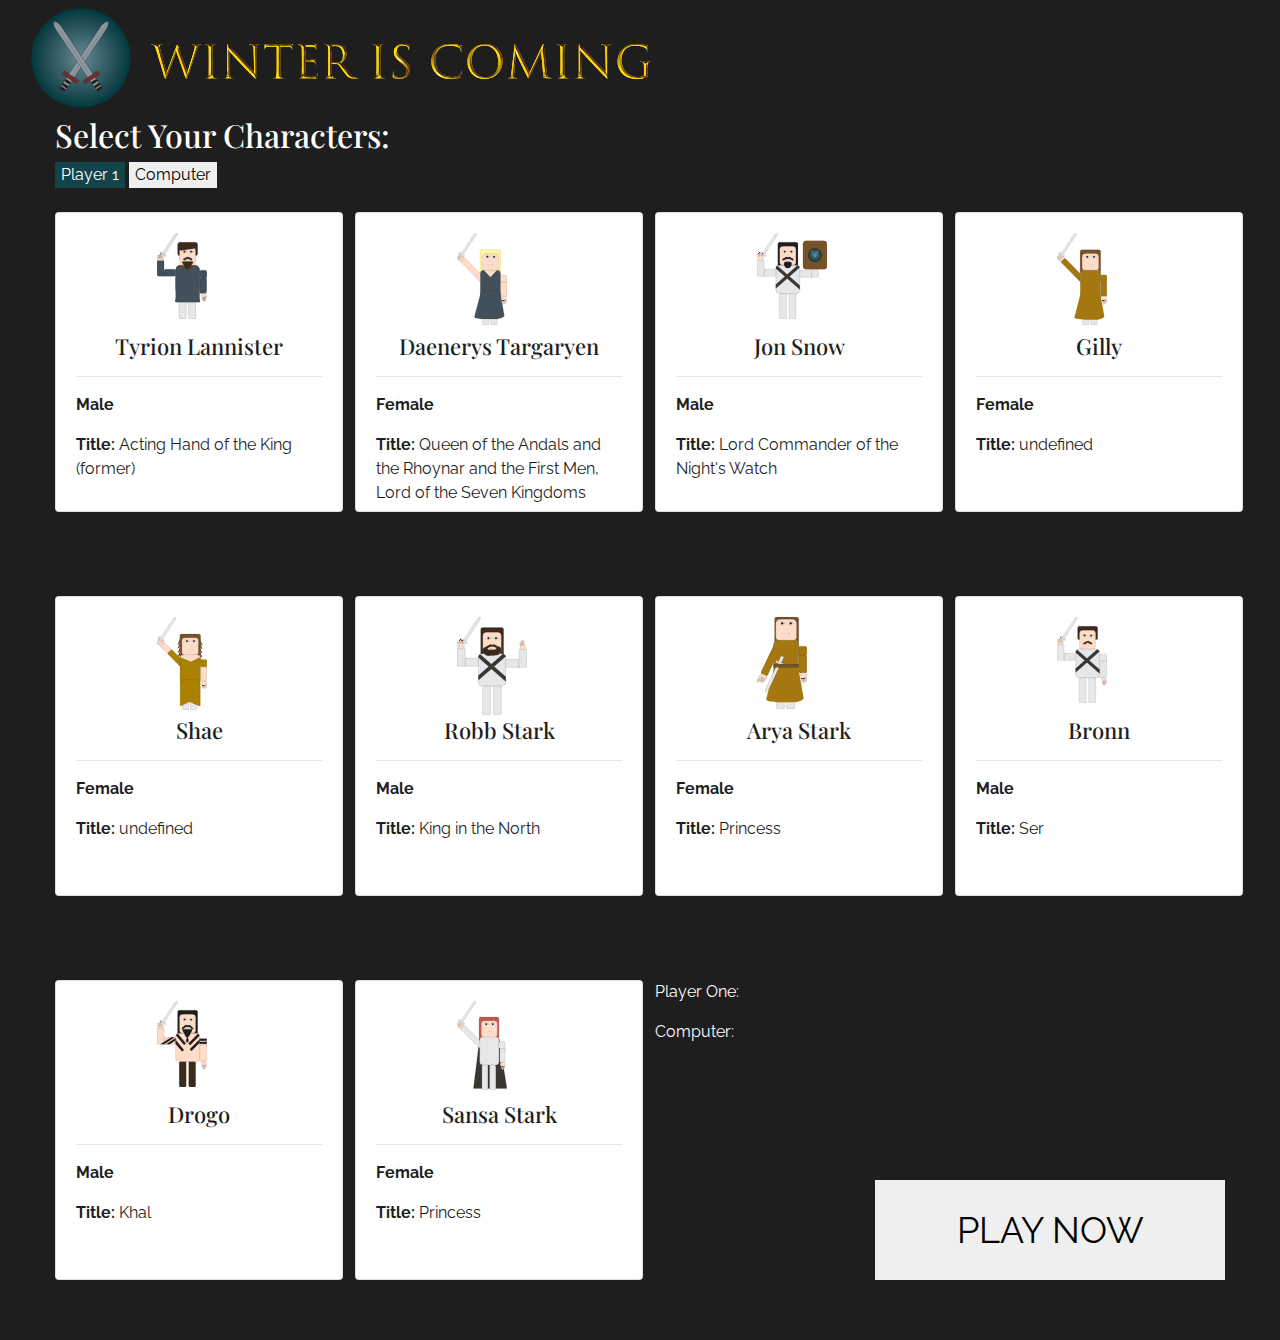
==== index.html @ e7f77e10 "Add fonts. Worked on counter when player have larger number on dice than the squares left to goal" ====
<!DOCTYPE html>
<html lang="en" dir="ltr">
  <head>
    <meta charset="utf-8">
    <meta name="viewport" content="width=device-width, initial-scale=1">
    <link rel="preconnect" href="https://fonts.gstatic.com">
<link href="https://fonts.googleapis.com/css2?family=Playfair+Display&family=Raleway&display=swap" rel="stylesheet">
    <link rel="stylesheet" href="https://stackpath.bootstrapcdn.com/bootstrap/4.4.1/css/bootstrap.min.css">
    <link rel="stylesheet" href="https://maxcdn.bootstrapcdn.com/font-awesome/4.7.0/css/font-awesome.min.css">
    <link rel="stylesheet" href="styles/style.css">
    <title>Game Of Thrones</title>
  </head>
  <body>
    <header>
      <nav class="navbar navbar-mobile">
        <div class="container-fluid">
          <div class="navbar-header">
            <img id="logo2" src="/images/logo2.svg" alt="">
            <h1><img id="logo" src="/images/logo.svg" alt=""> </h1>
          </div>
        </div>
      </nav>
    </header>
    <div class="container-fluid">
      <div class="container">
        <h2>Select Your Characters: </h2>
        <button id="stateOne" type="button" name="button" class="active">Player 1</button>
        <button id="stateTwo" type="button" name="button">Computer</button>
      </div>

      <div class="container">
        <div class="row">
            <div class="col-sm-3 characterCard">
              <div class="card">

              </div>
            </div>
            <div class="col-sm-3 characterCard">
              <div class="card">

              </div>
            </div>
            <div class="col-sm-3 characterCard">
              <div class="card">

              </div>
            </div>
            <div class="col-sm-3 characterCard">
              <div class="card">

              </div>
            </div>
        </div>
        <div class="row">
            <div class="col-sm-3 characterCard">
              <div class="card">

              </div>
            </div>
            <div class="col-sm-3 characterCard">
              <div class="card">

              </div>
            </div>
            <div class="col-sm-3 characterCard">
              <div class="card">

              </div>
            </div>
            <div class="col-sm-3 characterCard">
              <div class="card">

              </div>
            </div>
        </div>
        <div class="row">
            <div class="col-sm-3 characterCard">
              <div class="card">

              </div>
            </div>
            <div class="col-sm-3 characterCard">
              <div class="card">

              </div>
            </div>
            <div class="col-sm-6 characterCard">
              <div class="playNow">
                <p>Player One: <span id="choiceOne"></span></p>
                <p>Computer: <span id="choiceTwo"></span></p>
                <a href="boardgame.html"><button id="playButton">PLAY NOW</button></a>
              </div>
        </div>
      </div>
    </div>
  <script src="js/script.js"></script>
  </body>
</html>
---- styles/style.css ----
nav {
  background: #1e1e1e; }

html {
  background: #1e1e1e; }

body {
  background: #1e1e1e; }

h1, h2, h3, h4, h5 {
  font-family: 'Playfair Display', serif; }

h1 {
  color: white; }

h2 {
  color: #fdfdfd;
  font-family: 'Playfair Display', serif; }

h4 {
  color: #fdfdfd; }

h5 {
  position: absolute;
  top: 30%;
  left: 15%;
  z-index: 0;
  color: #fdfdfd; }

p {
  font-family: 'Raleway', sans-serif; }

button {
  font-family: 'Raleway', sans-serif; }

.row {
  width: 1200px; }

.navbar-header {
  display: grid;
  width: 800px;
  grid-template-columns: 10% 90%; }

#logo {
  width: 500px;
  margin-left: 40px;
  margin-top: 5%; }

#logo2 {
  width: 100px; }

.card-font {
  font-size: 22px;
  text-align: center;
  font-family: 'Playfair Display', serif; }

img {
  width: 250px; }

.card {
  color: #1e1e1e;
  width: 18rem;
  position: relative;
  height: 300px; }

.cardChosen {
  background: green;
  opacity: 0.5; }

.card-title {
  margin-bottom: 5%; }

.characterCard {
  margin-top: 2%;
  margin-bottom: 5%; }

.cardChosen {
  background: green;
  opacity: 0.5; }

.card:hover {
  cursor: pointer;
  background: #124449;
  opacity: 0.7;
  color: #fdfdfd;
  transition: 0.3s; }

.characters {
  width: 50px;
  margin-left: 33%; }

.third {
  width: 70px; }

.sixt {
  width: 70px; }

.imageBox {
  width: 100%;
  height: 100px; }

.container {
  max-width: 1200px; }

.playNow {
  position: relative;
  color: #fdfdfd; }

#playButton {
  position: absolute;
  right: 0;
  top: 200px;
  width: 350px;
  height: 100px;
  border: none;
  font-size: 36px; }

#playButton:hover {
  cursor: pointer;
  background: #124449;
  color: #fdfdfd; }

button#stateOne {
  border: none; }

button#stateTwo {
  border: none; }

.unactive {
  background: grey;
  color: white; }

.active {
  background: #124449;
  color: white;
  border: none; }

/* WIN PAGE */
.contgratulations {
  width: 100%;
  height: 600px;
  background: #124449;
  position: relative; }

#animatedPokal {
  width: 250px;
  height: 250px;
  position: absolute;
  top: 25%; }

.winH1 {
  text-align: center; }

#border {
  border: 4px solid grey;
  padding-bottom: 20px;
  background: #1e1e1e; }

@media only screen and (max-width: 480px) {
  .navbar-header {
    max-width: 480px;
    width: 100%;
    grid-template-columns: 100%;
    grid-template-rows: 100px 100px; }

  #logo {
    width: 100%;
    margin-left: 0; }

  #logo2 {
    margin: 0 auto;
    margin-top: 5%; }

  .container {
    max-width: 480px; }

  .container h2 {
    margin: 0 auto; }

  .row {
    max-width: 480px;
    width: 100%; }

  #playButton {
    left: 0;
    width: 300px;
    top: 120px;
    margin-bottom: 20px; } }

/*# sourceMappingURL=style.css.map */
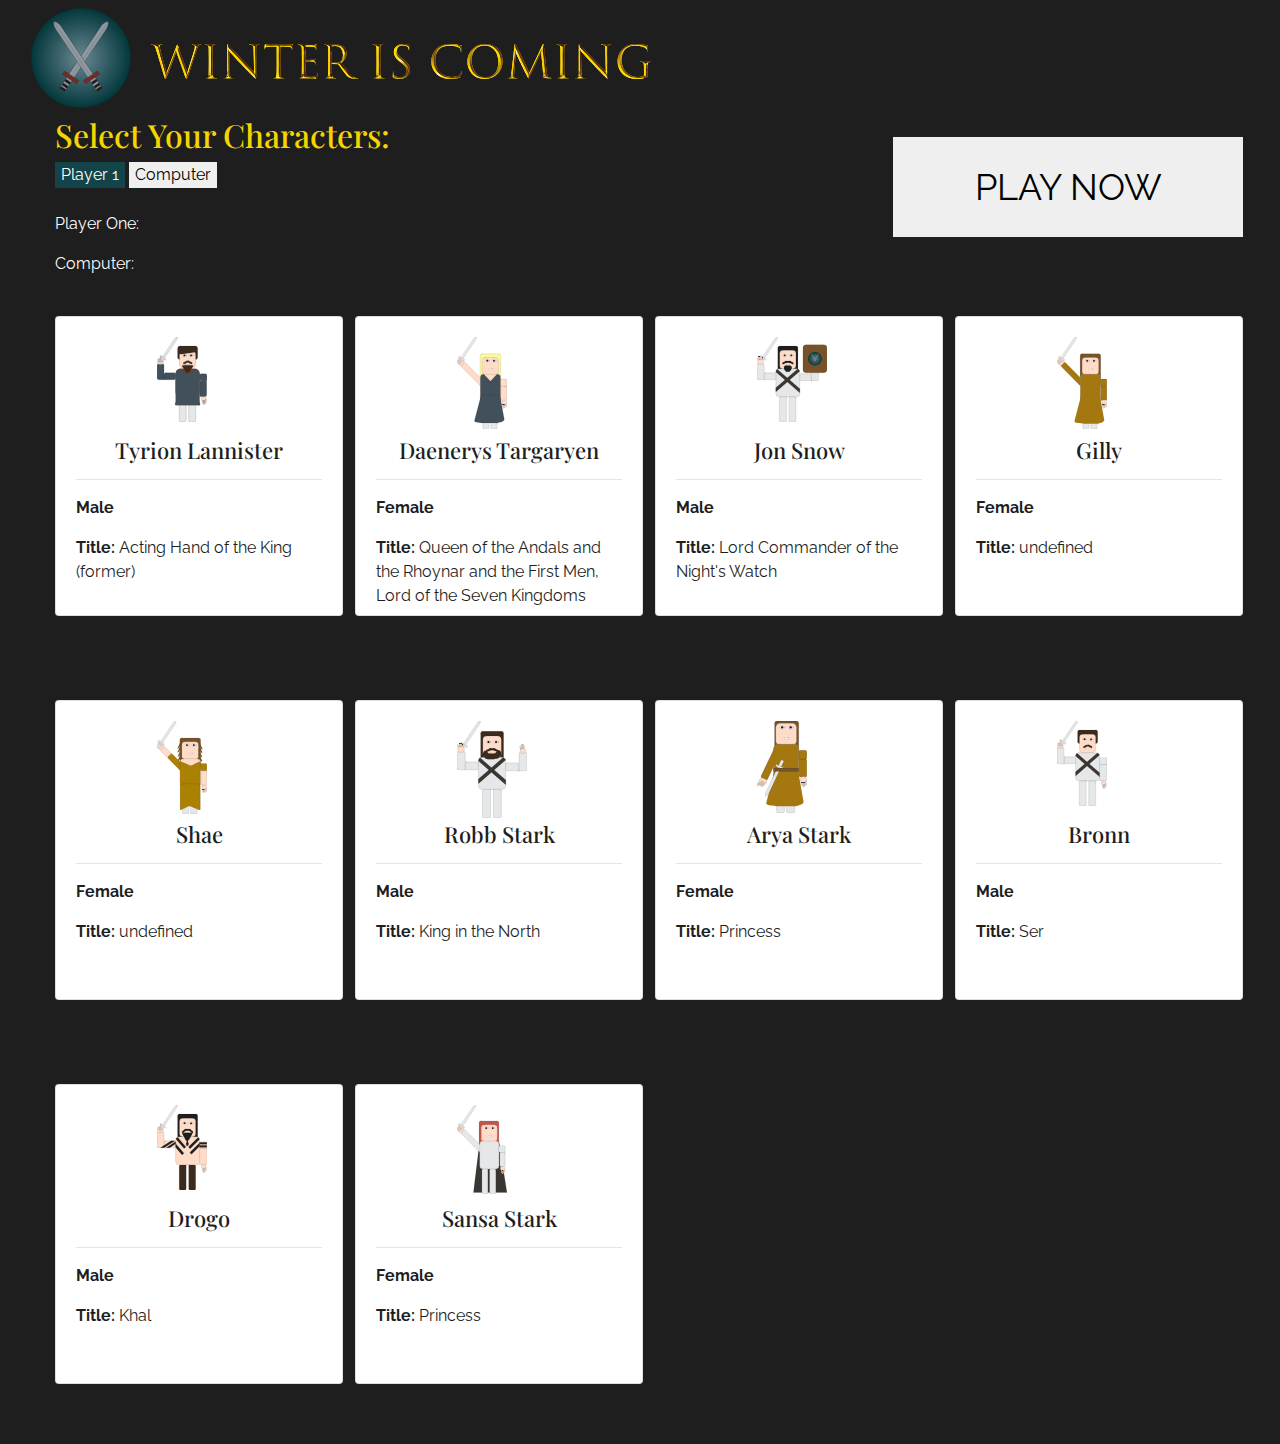
==== commit 389989c9: "Moved player choice text and play button position." ====
--- a/index.html
+++ b/index.html
@@ -21,6 +21,10 @@
         </div>
       </nav>
     </header>
+    <div class="alert">
+      <span id="alertX">X</span>
+      <h4>Please Choose Two Players!</h4>
+    </div>
     <div class="container-fluid">
       <div class="container">
         <h2>Select Your Characters: </h2>
@@ -28,7 +32,14 @@
         <button id="stateTwo" type="button" name="button">Computer</button>
       </div>
 
+
+
       <div class="container">
+        <div class="playNow">
+          <p>Player One: <span id="choiceOne"></span></p>
+          <p>Computer: <span id="choiceTwo"></span></p>
+          <button id="playButton">PLAY NOW</button>
+        </div>
         <div class="row">
             <div class="col-sm-3 characterCard">
               <div class="card">
@@ -85,14 +96,9 @@
               </div>
             </div>
             <div class="col-sm-6 characterCard">
-              <div class="playNow">
-                <p>Player One: <span id="choiceOne"></span></p>
-                <p>Computer: <span id="choiceTwo"></span></p>
-                <a href="boardgame.html"><button id="playButton">PLAY NOW</button></a>
-              </div>
+            </div>
+          </div>
         </div>
-      </div>
-    </div>
-  <script src="js/script.js"></script>
-  </body>
+        <script src="js/script.js"></script>
+      </body>
 </html>
--- a/styles/style.css
+++ b/styles/style.css
@@ -14,7 +14,7 @@
   color: white; }
 
 h2 {
-  color: #fdfdfd;
+  color: #f4d501;
   font-family: 'Playfair Display', serif; }
 
 h4 {
@@ -75,8 +75,9 @@
   margin-bottom: 5%; }
 
 .cardChosen {
-  background: green;
-  opacity: 0.5; }
+  background: #124449;
+  opacity: 0.7;
+  color: #fdfdfd; }
 
 .card:hover {
   cursor: pointer;
@@ -85,6 +86,31 @@
   color: #fdfdfd;
   transition: 0.3s; }
 
+.alert {
+  position: relative;
+  display: none;
+  background: #124449;
+  width: 350px;
+  height: 150px;
+  position: absolute;
+  z-index: 200;
+  left: 40%;
+  top: 55%; }
+
+div.alert h4 {
+  margin-top: 13%; }
+
+#alertX {
+  position: absolute;
+  right: 10px;
+  top: 2px;
+  font-size: 20px;
+  font-weight: bold;
+  color: #fdfdfd; }
+
+#alertX:hover {
+  cursor: pointer; }
+
 .characters {
   width: 50px;
   margin-left: 33%; }
@@ -104,12 +130,17 @@
 
 .playNow {
   position: relative;
+  color: #fdfdfd;
+  margin-top: 2%;
+  margin-left: 0; }
+
+.playButtonContainer {
   color: #fdfdfd; }
 
 #playButton {
   position: absolute;
-  right: 0;
-  top: 200px;
+  right: -18px;
+  top: -75px;
   width: 350px;
   height: 100px;
   border: none;
@@ -143,18 +174,36 @@
   position: relative; }
 
 #animatedPokal {
-  width: 250px;
-  height: 250px;
+  width: 350px;
+  height: 350px;
   position: absolute;
   top: 25%; }
 
+#congratAnim {
+  color: #fdfdfd; }
+
 .winH1 {
-  text-align: center; }
+  text-align: center;
+  color: #f4d501; }
 
 #border {
   border: 4px solid grey;
   padding-bottom: 20px;
   background: #1e1e1e; }
+
+.restartButton {
+  position: absolute;
+  right: 10px;
+  bottom: 10px;
+  width: 150px;
+  height: 60px;
+  border: none;
+  font-size: 36px; }
+
+.restartButton:hover {
+  cursor: pointer;
+  background: #124449;
+  color: #fdfdfd; }
 
 @media only screen and (max-width: 480px) {
   .navbar-header {
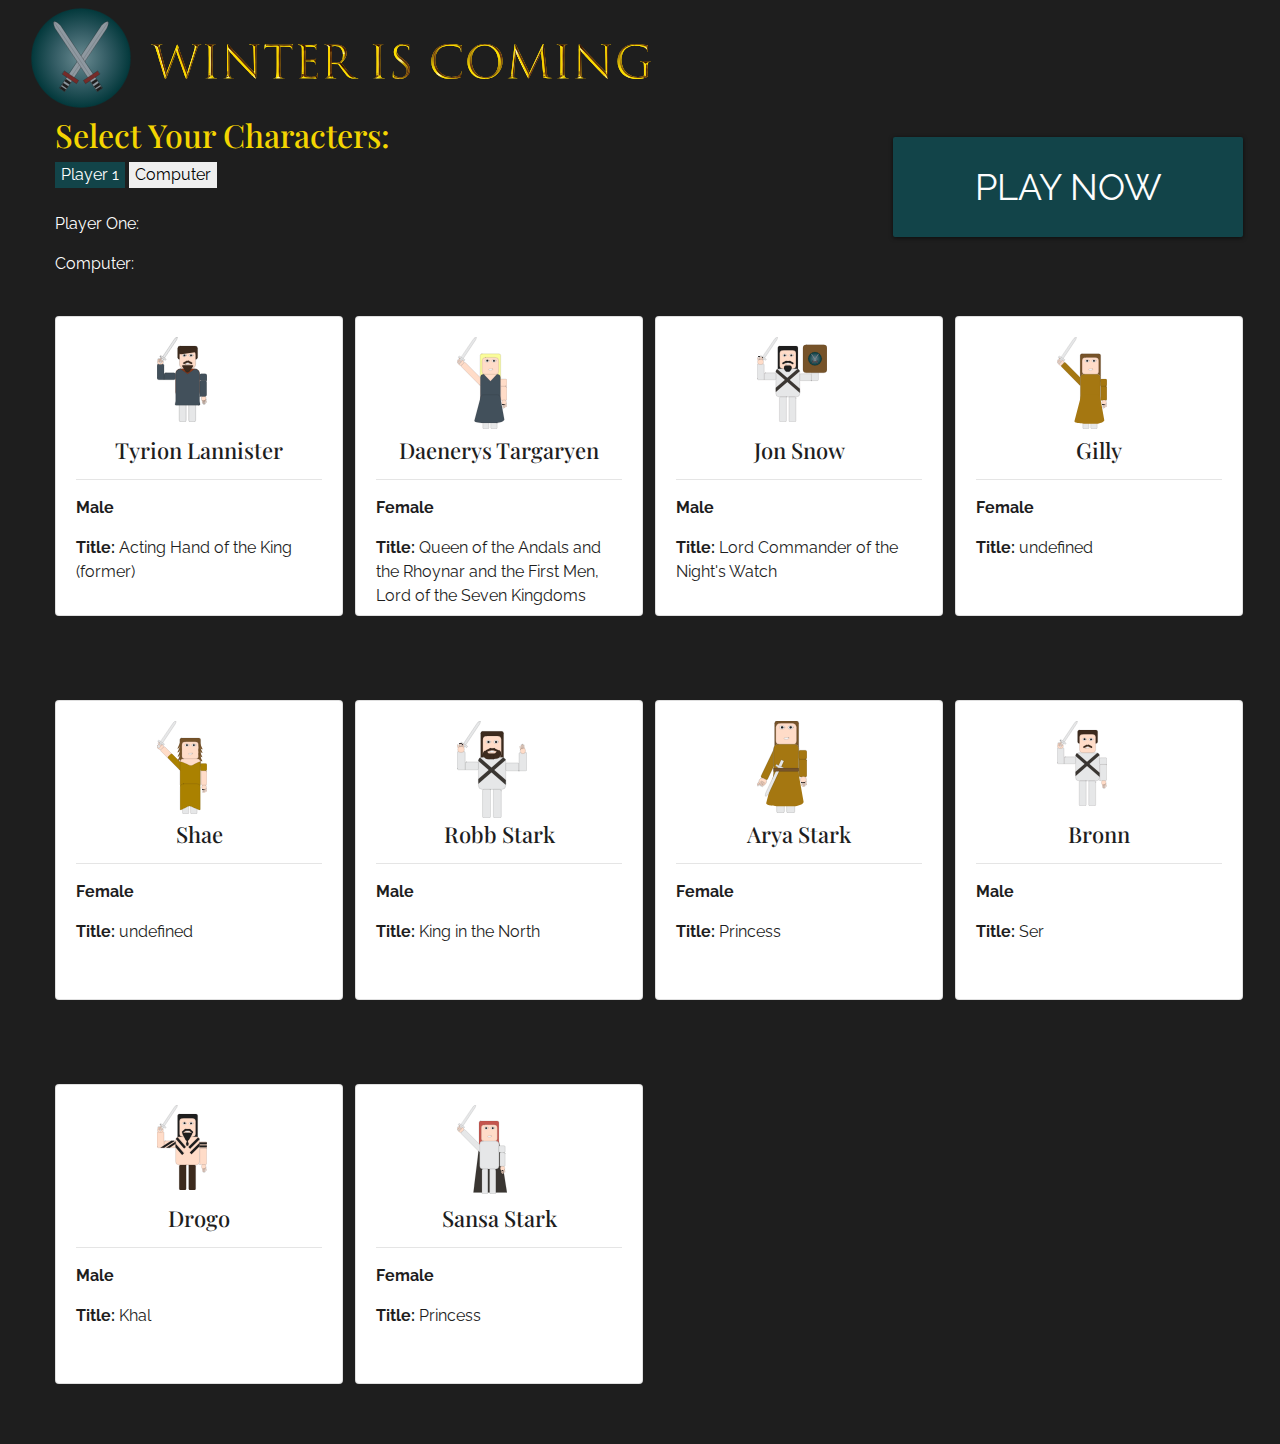
==== commit 2bc1e8da: "Improve responsiveness" ====
--- a/index.html
+++ b/index.html
@@ -42,12 +42,12 @@
         </div>
         <div class="row">
             <div class="col-sm-3 characterCard">
-              <div class="card">
+              <div class="card" id="cardFocus">
 
               </div>
             </div>
             <div class="col-sm-3 characterCard">
-              <div class="card">
+              <div class="card" id="cardFocus2">
 
               </div>
             </div>
--- a/styles/style.css
+++ b/styles/style.css
@@ -63,10 +63,6 @@
   position: relative;
   height: 300px; }
 
-.cardChosen {
-  background: green;
-  opacity: 0.5; }
-
 .card-title {
   margin-bottom: 5%; }
 
@@ -144,12 +140,15 @@
   width: 350px;
   height: 100px;
   border: none;
-  font-size: 36px; }
+  font-size: 36px;
+  border-radius: 2px;
+  box-shadow: 0 1px 4px rgba(0, 0, 0, 0.6);
+  background: #124449;
+  color: #fdfdfd; }
 
 #playButton:hover {
   cursor: pointer;
-  background: #124449;
-  color: #fdfdfd; }
+  background: #113338; }
 
 button#stateOne {
   border: none; }
@@ -180,11 +179,12 @@
   top: 25%; }
 
 #congratAnim {
-  color: #fdfdfd; }
+  color: #fdfdfd;
+  font-family: 'Raleway', sans-serif; }
 
 .winH1 {
   text-align: center;
-  color: #f4d501; }
+  color: "#f4d501"; }
 
 #border {
   border: 4px solid grey;
@@ -198,13 +198,25 @@
   width: 150px;
   height: 60px;
   border: none;
-  font-size: 36px; }
+  font-size: 36px;
+  border-radius: 2px;
+  box-shadow: 0 1px 4px rgba(0, 0, 0, 0.6);
+  background: #fdfdfd;
+  color: #1e1e1e; }
 
 .restartButton:hover {
   cursor: pointer;
-  background: #124449;
-  color: #fdfdfd; }
-
+  background: #1e1e1e;
+  color: #fdfdfd; }
+
+@media only screen and (max-width: 1200px) {
+  .background {
+    padding-top: 2%;
+    padding-bottom: 2%;
+    background-image: url("/../images/background1.jpg");
+    background-repeat: no-repeat;
+    background-size: cover;
+    border: 4px solid grey; } }
 @media only screen and (max-width: 480px) {
   .navbar-header {
     max-width: 480px;
@@ -230,10 +242,18 @@
     max-width: 480px;
     width: 100%; }
 
+  .playNow {
+    margin-top: 10px;
+    margin-bottom: 190px; }
+
   #playButton {
     left: 0;
     width: 300px;
-    top: 120px;
-    margin-bottom: 20px; } }
+    top: 90px;
+    margin-bottom: 10px; }
+
+  .alert {
+    width: 320px;
+    left: 5%; } }
 
 /*# sourceMappingURL=style.css.map */
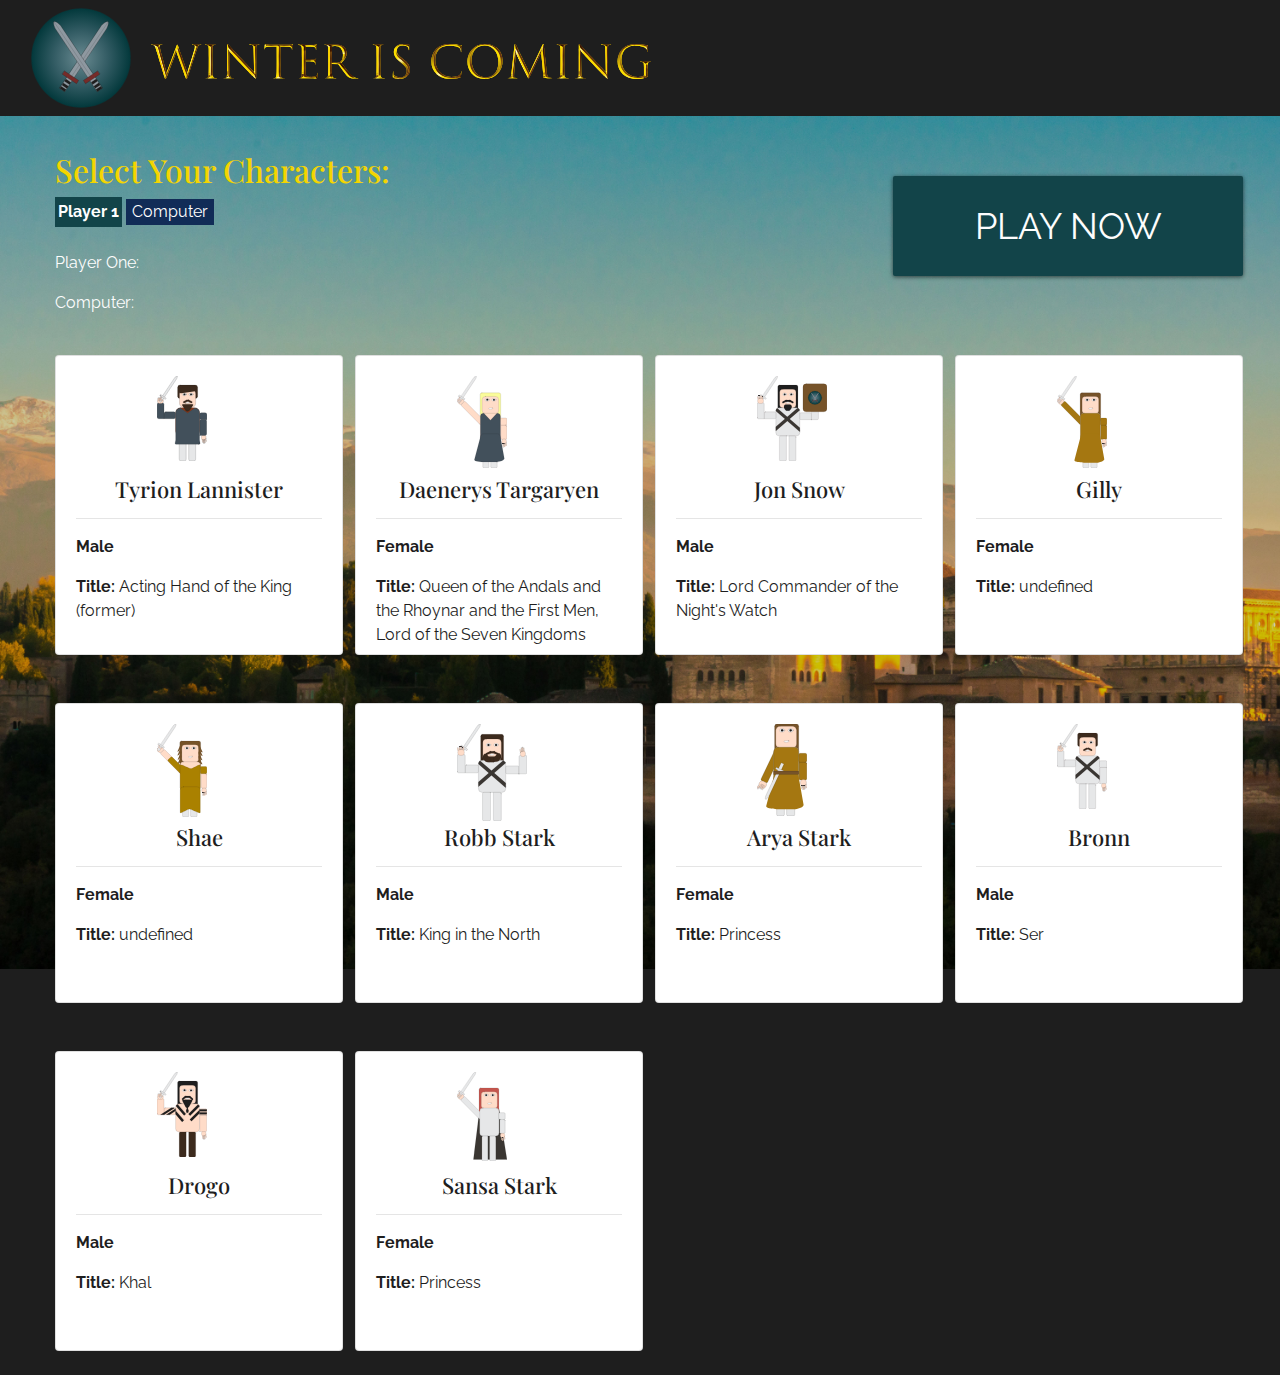
==== commit 4b323fdf: "Add backgrounds and cleaned up code" ====
--- a/index.html
+++ b/index.html
@@ -4,7 +4,7 @@
     <meta charset="utf-8">
     <meta name="viewport" content="width=device-width, initial-scale=1">
     <link rel="preconnect" href="https://fonts.gstatic.com">
-<link href="https://fonts.googleapis.com/css2?family=Playfair+Display&family=Raleway&display=swap" rel="stylesheet">
+    <link href="https://fonts.googleapis.com/css2?family=Playfair+Display&family=Raleway&display=swap" rel="stylesheet">
     <link rel="stylesheet" href="https://stackpath.bootstrapcdn.com/bootstrap/4.4.1/css/bootstrap.min.css">
     <link rel="stylesheet" href="https://maxcdn.bootstrapcdn.com/font-awesome/4.7.0/css/font-awesome.min.css">
     <link rel="stylesheet" href="styles/style.css">
@@ -25,7 +25,7 @@
       <span id="alertX">X</span>
       <h4>Please Choose Two Players!</h4>
     </div>
-    <div class="container-fluid">
+    <div class="container-fluid" id="playerContainer">
       <div class="container">
         <h2>Select Your Characters: </h2>
         <button id="stateOne" type="button" name="button" class="active">Player 1</button>
--- a/styles/style.css
+++ b/styles/style.css
@@ -1,6 +1,10 @@
 nav {
   background: #1e1e1e; }
 
+/* Colors
+Yellow: #f4d501
+Dark Cyan: #124449
+*/
 html {
   background: #1e1e1e; }
 
@@ -48,6 +52,12 @@
 
 #logo2 {
   width: 100px; }
+
+#choiceOne {
+  font-weight: bold; }
+
+#choiceTwo {
+  font-weight: bold; }
 
 .card-font {
   font-size: 22px;
@@ -68,17 +78,22 @@
 
 .characterCard {
   margin-top: 2%;
-  margin-bottom: 5%; }
+  margin-bottom: 2%; }
 
 .cardChosen {
   background: #124449;
-  opacity: 0.7;
+  opacity: 1;
+  color: #fdfdfd; }
+
+.cardChosen2 {
+  background: #112C57;
+  opacity: 1;
   color: #fdfdfd; }
 
 .card:hover {
   cursor: pointer;
-  background: #124449;
-  opacity: 0.7;
+  background: #115736;
+  opacity: 1;
   color: #fdfdfd;
   transition: 0.3s; }
 
@@ -123,6 +138,14 @@
 
 .container {
   max-width: 1200px; }
+
+.container h2 {
+  padding-top: 3%; }
+
+#playerContainer {
+  background-image: url("../images/background340.jpg");
+  background-size: contain;
+  background-repeat: no-repeat; }
 
 .playNow {
   position: relative;
@@ -151,24 +174,30 @@
   background: #113338; }
 
 button#stateOne {
-  border: none; }
+  border: none;
+  background: #124449;
+  color: white; }
 
 button#stateTwo {
-  border: none; }
+  border: none;
+  background: #112C57;
+  color: white; }
+
+button#stateOne:hover, button#stateTwo:hover {
+  opacity: 0.7; }
 
 .unactive {
   background: grey;
   color: white; }
 
 .active {
-  background: #124449;
-  color: white;
-  border: none; }
+  font-weight: bold;
+  padding: 3px; }
 
 /* WIN PAGE */
 .contgratulations {
   width: 100%;
-  height: 600px;
+  height: 500px;
   background: #124449;
   position: relative; }
 
@@ -180,11 +209,12 @@
 
 #congratAnim {
   color: #fdfdfd;
+  text-align: center;
   font-family: 'Raleway', sans-serif; }
 
-.winH1 {
+h1.winH1 {
   text-align: center;
-  color: "#f4d501"; }
+  color: #f4d501; }
 
 #border {
   border: 4px solid grey;
@@ -209,15 +239,51 @@
   background: #1e1e1e;
   color: #fdfdfd; }
 
-@media only screen and (max-width: 1200px) {
-  .background {
-    padding-top: 2%;
-    padding-bottom: 2%;
-    background-image: url("/../images/background1.jpg");
-    background-repeat: no-repeat;
-    background-size: cover;
-    border: 4px solid grey; } }
+@media only screen and (max-width: 768px) {
+  body {
+    max-width: 768px; }
+
+  header {
+    margin-bottom: 5%; }
+
+  .row {
+    max-width: 768px;
+    width: 100%;
+    align-self: center;
+    justify-content: center; }
+
+  .container h2 {
+    margin: 0 auto; }
+
+  div.container-fluid .container:first-of-type {
+    margin-left: 5%; }
+
+  .col-sm-3 {
+    max-width: 60%; }
+
+  .playNow {
+    margin-top: 5%;
+    margin-bottom: 120px; }
+
+  .playNow p {
+    margin-left: 5%; }
+
+  #playButton {
+    left: 0;
+    width: 288px;
+    height: 70px;
+    margin-left: 5%;
+    top: 90px;
+    margin-bottom: 10px; } }
 @media only screen and (max-width: 480px) {
+  body {
+    max-width: 480px; }
+
+  .row {
+    align-self: baseline;
+    justify-content: flex-start;
+    margin-left: 0; }
+
   .navbar-header {
     max-width: 480px;
     width: 100%;
@@ -236,21 +302,28 @@
     max-width: 480px; }
 
   .container h2 {
-    margin: 0 auto; }
+    margin: 0 auto;
+    font-size: 1.6em;
+    margin-bottom: 5%; }
 
   .row {
     max-width: 480px;
     width: 100%; }
 
   .playNow {
-    margin-top: 10px;
-    margin-bottom: 190px; }
+    margin-bottom: 120px; }
+
+  .playNow p {
+    margin-bottom: 1%; }
 
   #playButton {
     left: 0;
-    width: 300px;
+    width: 288px;
+    height: 50px;
+    margin-left: 5%;
     top: 90px;
-    margin-bottom: 10px; }
+    margin-bottom: 10px;
+    font-size: 1.6em; }
 
   .alert {
     width: 320px;
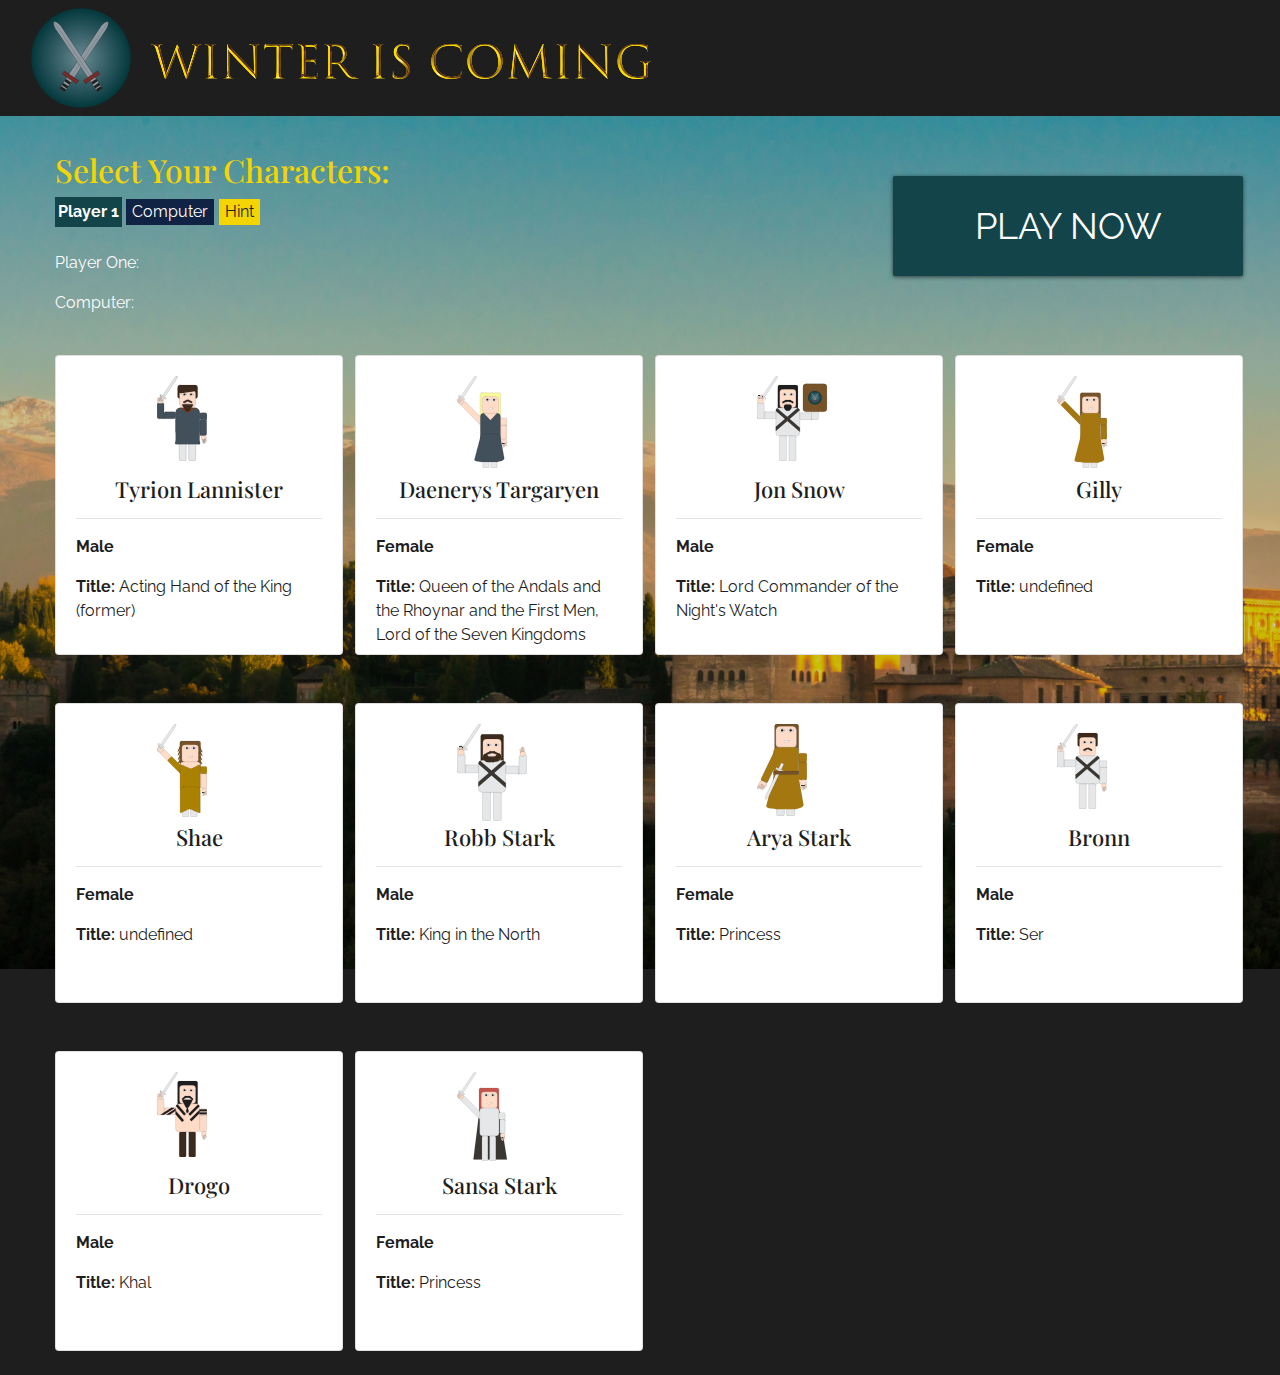
==== commit c0d35e4e: "Add hint button with a pop-up box with instructions" ====
--- a/index.html
+++ b/index.html
@@ -30,9 +30,12 @@
         <h2>Select Your Characters: </h2>
         <button id="stateOne" type="button" name="button" class="active">Player 1</button>
         <button id="stateTwo" type="button" name="button">Computer</button>
+        <button id="hintButton">Hint</button>
+        <div id="choiceInfo">
+          <span id="infoX">X</span>
+          <p>Click the "Player1" button to choose token for player one. And "Computer" button to choose the computers token.</p>
+        </div>
       </div>
-
-
 
       <div class="container">
         <div class="playNow">
--- a/styles/style.css
+++ b/styles/style.css
@@ -86,13 +86,13 @@
   color: #fdfdfd; }
 
 .cardChosen2 {
-  background: #112C57;
+  background: #112345;
   opacity: 1;
   color: #fdfdfd; }
 
 .card:hover {
   cursor: pointer;
-  background: #115736;
+  background: #11452F;
   opacity: 1;
   color: #fdfdfd;
   transition: 0.3s; }
@@ -120,6 +120,17 @@
   color: #fdfdfd; }
 
 #alertX:hover {
+  cursor: pointer; }
+
+#infoX {
+  position: absolute;
+  right: 10px;
+  top: 2px;
+  font-size: 20px;
+  font-weight: bold;
+  color: #fdfdfd; }
+
+#infoX:hover {
   cursor: pointer; }
 
 .characters {
@@ -176,14 +187,25 @@
 button#stateOne {
   border: none;
   background: #124449;
-  color: white; }
+  color: white;
+  font-family: 'Raleway', sans-serif; }
 
 button#stateTwo {
   border: none;
-  background: #112C57;
-  color: white; }
+  background: #112345;
+  color: white;
+  font-family: 'Raleway', sans-serif; }
 
 button#stateOne:hover, button#stateTwo:hover {
+  opacity: 0.7; }
+
+#hintButton {
+  border: none;
+  color: #1e1e1e;
+  background: #f4d501;
+  font-family: 'Raleway', sans-serif; }
+
+#hintButton:hover {
   opacity: 0.7; }
 
 .unactive {
@@ -193,6 +215,20 @@
 .active {
   font-weight: bold;
   padding: 3px; }
+
+#choiceInfo {
+  position: relative;
+  display: none;
+  background: #124449;
+  color: #fdfdfd;
+  padding: 2%;
+  padding-top: 1.5%;
+  width: 350px;
+  height: 150px;
+  position: absolute;
+  z-index: 200;
+  left: 40%;
+  top: 55%; }
 
 /* WIN PAGE */
 .contgratulations {
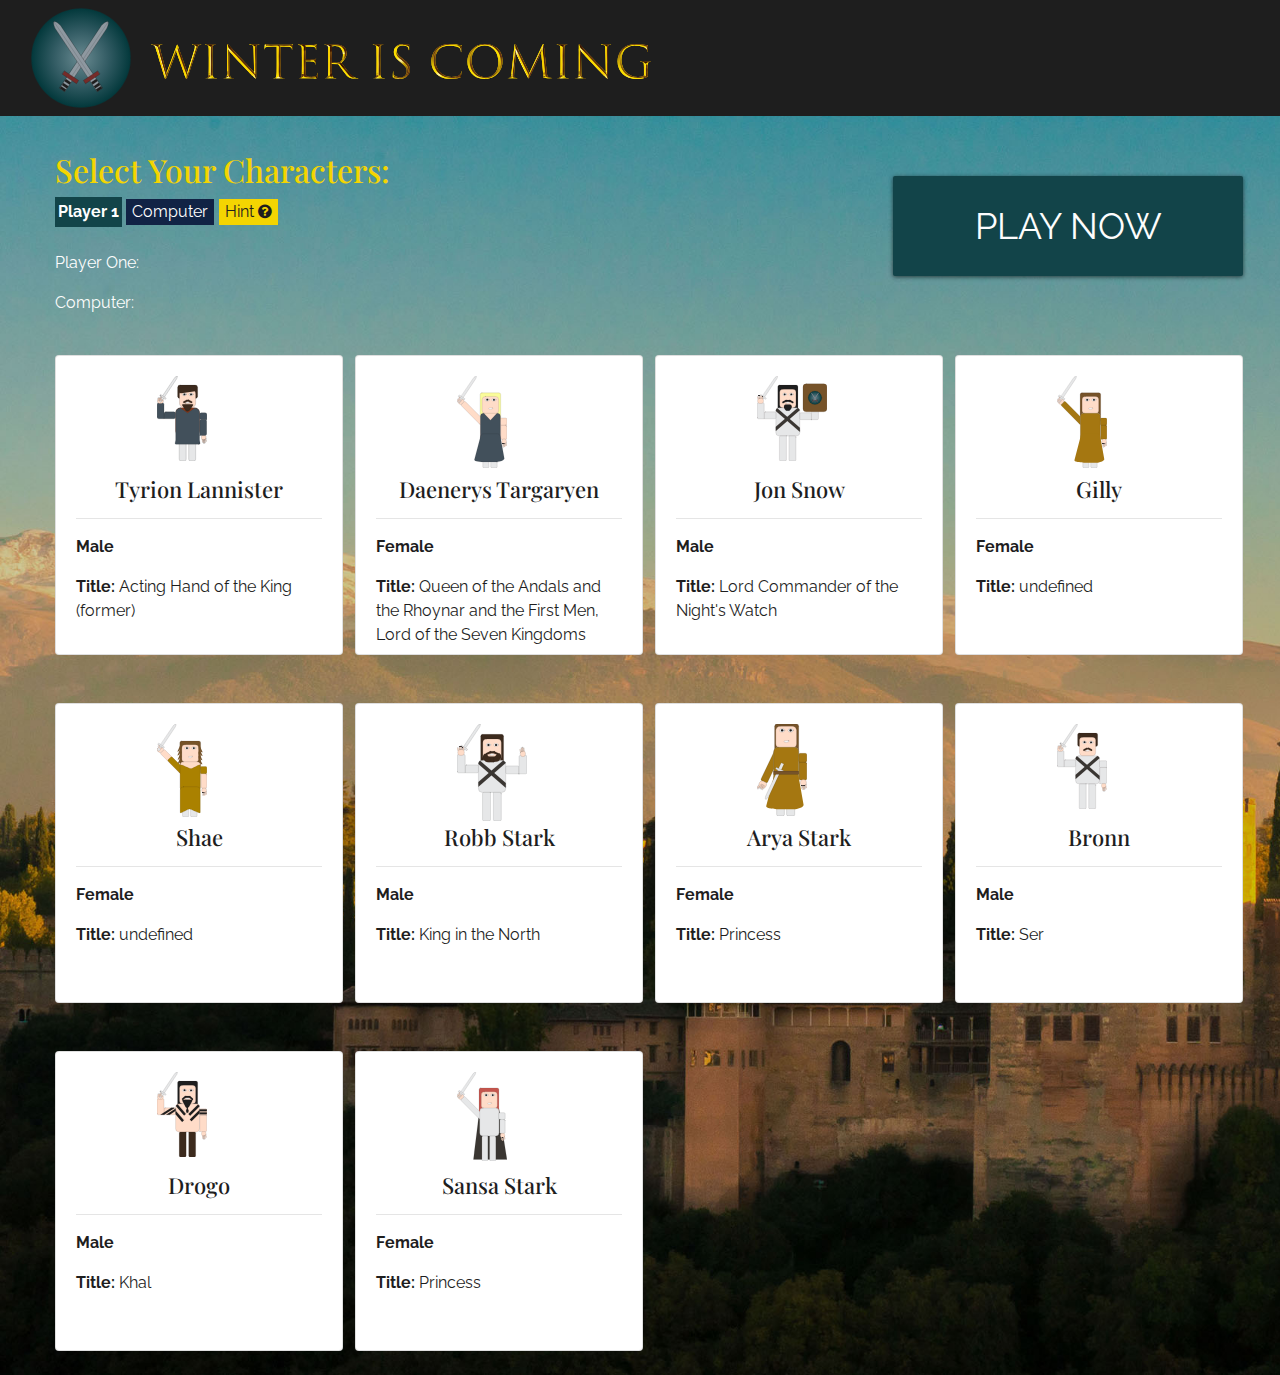
==== commit 8139049b: "Resize background image and add a questionmark icon to "Hint" button" ====
--- a/index.html
+++ b/index.html
@@ -30,7 +30,7 @@
         <h2>Select Your Characters: </h2>
         <button id="stateOne" type="button" name="button" class="active">Player 1</button>
         <button id="stateTwo" type="button" name="button">Computer</button>
-        <button id="hintButton">Hint</button>
+        <button id="hintButton">Hint <i class="fa fa-question-circle"></i></button>
         <div id="choiceInfo">
           <span id="infoX">X</span>
           <p>Click the "Player1" button to choose token for player one. And "Computer" button to choose the computers token.</p>
--- a/styles/style.css
+++ b/styles/style.css
@@ -12,7 +12,11 @@
   background: #1e1e1e; }
 
 h1, h2, h3, h4, h5 {
-  font-family: 'Playfair Display', serif; }
+  font-family: 'Playfair Display', serif;
+  font-size: 32px; }
+
+p {
+  font-size: 16px; }
 
 h1 {
   color: white; }
@@ -155,7 +159,7 @@
 
 #playerContainer {
   background-image: url("../images/background340.jpg");
-  background-size: contain;
+  background-size: cover;
   background-repeat: no-repeat; }
 
 .playNow {
@@ -208,6 +212,13 @@
 #hintButton:hover {
   opacity: 0.7; }
 
+i {
+  font-size: 15px; }
+
+.fa.fa-user {
+  font-size: 40px;
+  position: absolute; }
+
 .unactive {
   background: grey;
   color: white; }
@@ -244,11 +255,13 @@
   top: 25%; }
 
 #congratAnim {
+  font-size: 24px;
   color: #fdfdfd;
   text-align: center;
   font-family: 'Raleway', sans-serif; }
 
-h1.winH1 {
+h2.winH2 {
+  padding-top: 1%;
   text-align: center;
   color: #f4d501; }
 
@@ -310,7 +323,16 @@
     height: 70px;
     margin-left: 5%;
     top: 90px;
-    margin-bottom: 10px; } }
+    margin-bottom: 10px; }
+
+  #choiceInfo {
+    left: 25%; }
+
+  #choiceInfo p {
+    margin-top: 10%; }
+
+  .alert {
+    left: 25%; } }
 @media only screen and (max-width: 480px) {
   body {
     max-width: 480px; }
@@ -361,8 +383,15 @@
     margin-bottom: 10px;
     font-size: 1.6em; }
 
+  #choiceInfo {
+    left: 3.5%;
+    top: 55%; }
+
   .alert {
     width: 320px;
-    left: 5%; } }
+    left: 7%; }
+
+  div.alert h4 {
+    text-align: center; } }
 
 /*# sourceMappingURL=style.css.map */
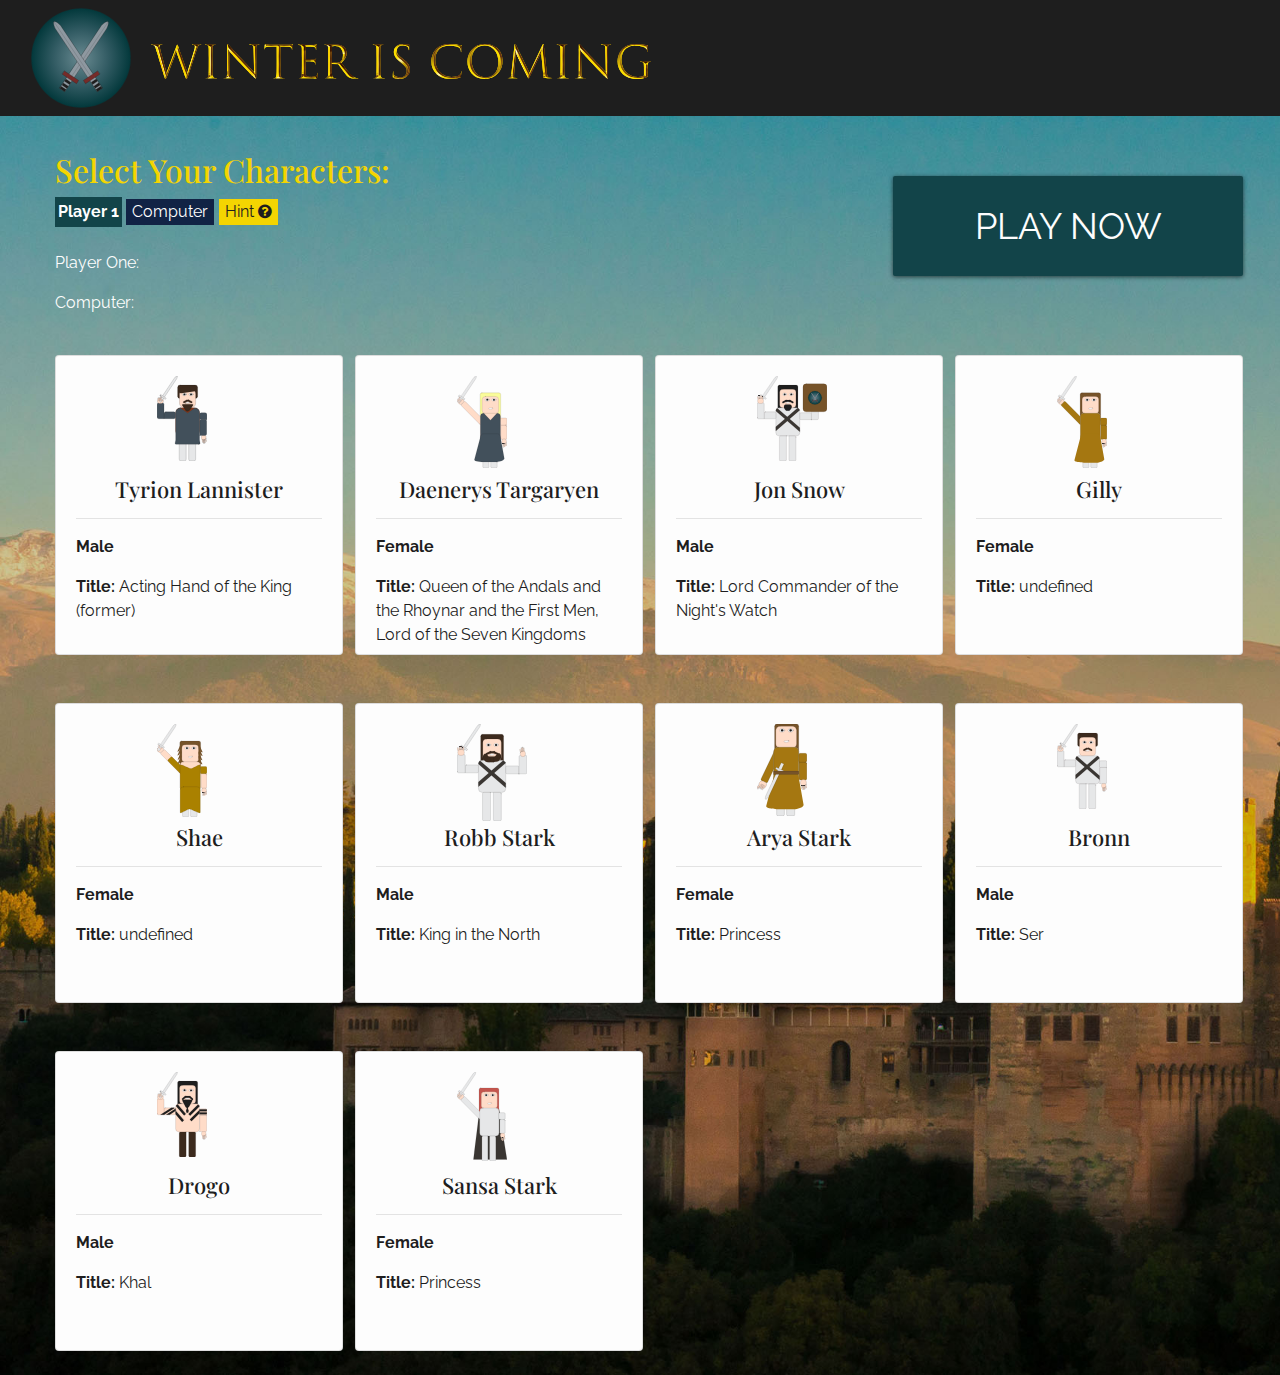
==== commit 6bb30e64: "Add alt text, titles and meta descriptions. Worked on responsiveness" ====
--- a/index.html
+++ b/index.html
@@ -8,15 +8,16 @@
     <link rel="stylesheet" href="https://stackpath.bootstrapcdn.com/bootstrap/4.4.1/css/bootstrap.min.css">
     <link rel="stylesheet" href="https://maxcdn.bootstrapcdn.com/font-awesome/4.7.0/css/font-awesome.min.css">
     <link rel="stylesheet" href="styles/style.css">
-    <title>Game Of Thrones</title>
+    <title>Winter Is Coming</title>
+    <meta name="description" content="Winter Is Coming! Choose your favorite characters to play with, from Game Of Thrones.">
   </head>
   <body>
     <header>
       <nav class="navbar navbar-mobile">
         <div class="container-fluid">
           <div class="navbar-header">
-            <img id="logo2" src="/images/logo2.svg" alt="">
-            <h1><img id="logo" src="/images/logo.svg" alt=""> </h1>
+            <a href="index.html"><img id="logo2" src="/images/logo2.svg" alt="Logo"></a>
+            <img id="logo" src="/images/logo.svg" alt="Logo Name">
           </div>
         </div>
       </nav>
@@ -27,7 +28,7 @@
     </div>
     <div class="container-fluid" id="playerContainer">
       <div class="container">
-        <h2>Select Your Characters: </h2>
+        <h1>Select Your Characters: </h1>
         <button id="stateOne" type="button" name="button" class="active">Player 1</button>
         <button id="stateTwo" type="button" name="button">Computer</button>
         <button id="hintButton">Hint <i class="fa fa-question-circle"></i></button>
--- a/styles/style.css
+++ b/styles/style.css
@@ -12,28 +12,34 @@
   background: #1e1e1e; }
 
 h1, h2, h3, h4, h5 {
-  font-family: 'Playfair Display', serif;
-  font-size: 32px; }
+  font-family: 'Playfair Display', serif; }
 
 p {
   font-size: 16px; }
 
 h1 {
-  color: white; }
+  font-size: 32px;
+  color: #f4d501;
+  padding-top: 3%;
+  font-family: 'Playfair Display', serif; }
 
 h2 {
-  color: #f4d501;
-  font-family: 'Playfair Display', serif; }
+  font-family: 'Playfair Display', serif;
+  font-size: 22px; }
+
+#diceContainer h2 {
+  margin-top: 20%; }
+
+h3 {
+  color: #fdfdfd;
+  font-size: 20px; }
 
 h4 {
-  color: #fdfdfd; }
-
-h5 {
-  position: absolute;
-  top: 30%;
-  left: 15%;
-  z-index: 0;
-  color: #fdfdfd; }
+  position: absolute;
+  top: 34%;
+  left: 22%;
+  color: #fdfdfd;
+  font-size: 18px; }
 
 p {
   font-family: 'Raleway', sans-serif; }
@@ -73,6 +79,7 @@
 
 .card {
   color: #1e1e1e;
+  background: #fdfdfd;
   width: 18rem;
   position: relative;
   height: 300px; }
@@ -153,9 +160,6 @@
 
 .container {
   max-width: 1200px; }
-
-.container h2 {
-  padding-top: 3%; }
 
 #playerContainer {
   background-image: url("../images/background340.jpg");
@@ -260,7 +264,7 @@
   text-align: center;
   font-family: 'Raleway', sans-serif; }
 
-h2.winH2 {
+h1.winH1 {
   padding-top: 1%;
   text-align: center;
   color: #f4d501; }
@@ -288,18 +292,35 @@
   background: #1e1e1e;
   color: #fdfdfd; }
 
+@media only screen and (max-width: 1200px) {
+  #playerContainer {
+    max-width: 1200px;
+    width: 100%; }
+
+  .row {
+    max-width: 1200px;
+    width: 100%; }
+
+  .card {
+    width: 14rem; } }
 @media only screen and (max-width: 768px) {
   body {
     max-width: 768px; }
 
   header {
-    margin-bottom: 5%; }
+    margin-bottom: 0; }
+
+  #playerContainer {
+    max-width: 768px; }
 
   .row {
     max-width: 768px;
     width: 100%;
     align-self: center;
     justify-content: center; }
+
+  .card {
+    width: 18rem; }
 
   .container h2 {
     margin: 0 auto; }
@@ -337,10 +358,16 @@
   body {
     max-width: 480px; }
 
+  #playerContainer {
+    max-width: 480px; }
+
   .row {
     align-self: baseline;
     justify-content: flex-start;
     margin-left: 0; }
+
+  header {
+    margin-bottom: 0; }
 
   .navbar-header {
     max-width: 480px;
@@ -350,10 +377,11 @@
 
   #logo {
     width: 100%;
-    margin-left: 0; }
+    margin-left: 0;
+    margin-top: 15%; }
 
   #logo2 {
-    margin: 0 auto;
+    margin-left: 33%;
     margin-top: 5%; }
 
   .container {
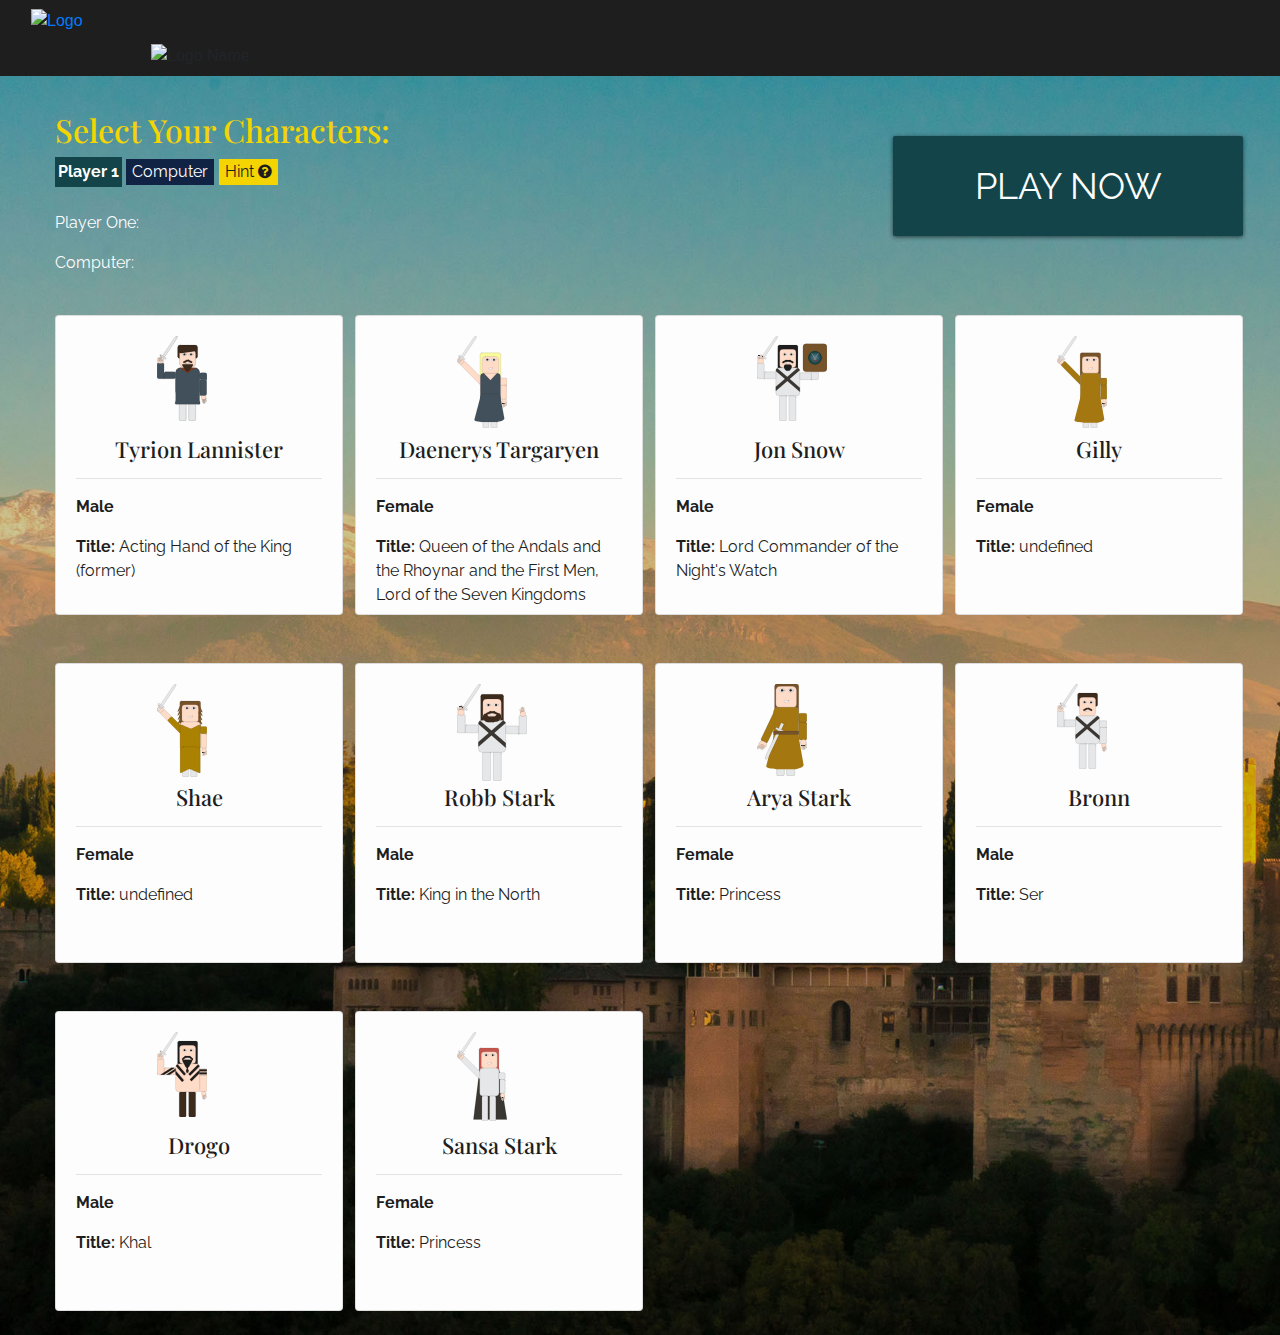
==== commit bbc3396f: "Update image src links" ====
--- a/index.html
+++ b/index.html
@@ -16,8 +16,8 @@
       <nav class="navbar navbar-mobile">
         <div class="container-fluid">
           <div class="navbar-header">
-            <a href="index.html"><img id="logo2" src="/images/logo2.svg" alt="Logo"></a>
-            <img id="logo" src="/images/logo.svg" alt="Logo Name">
+            <a href="index.html"><img id="logo2" src="/Game-Of-Thrones-Game/images/logo2.svg" alt="Logo"></a>
+            <img id="logo" src="/Game-Of-Thrones-Game/images/logo.svg" alt="Logo Name">
           </div>
         </div>
       </nav>
